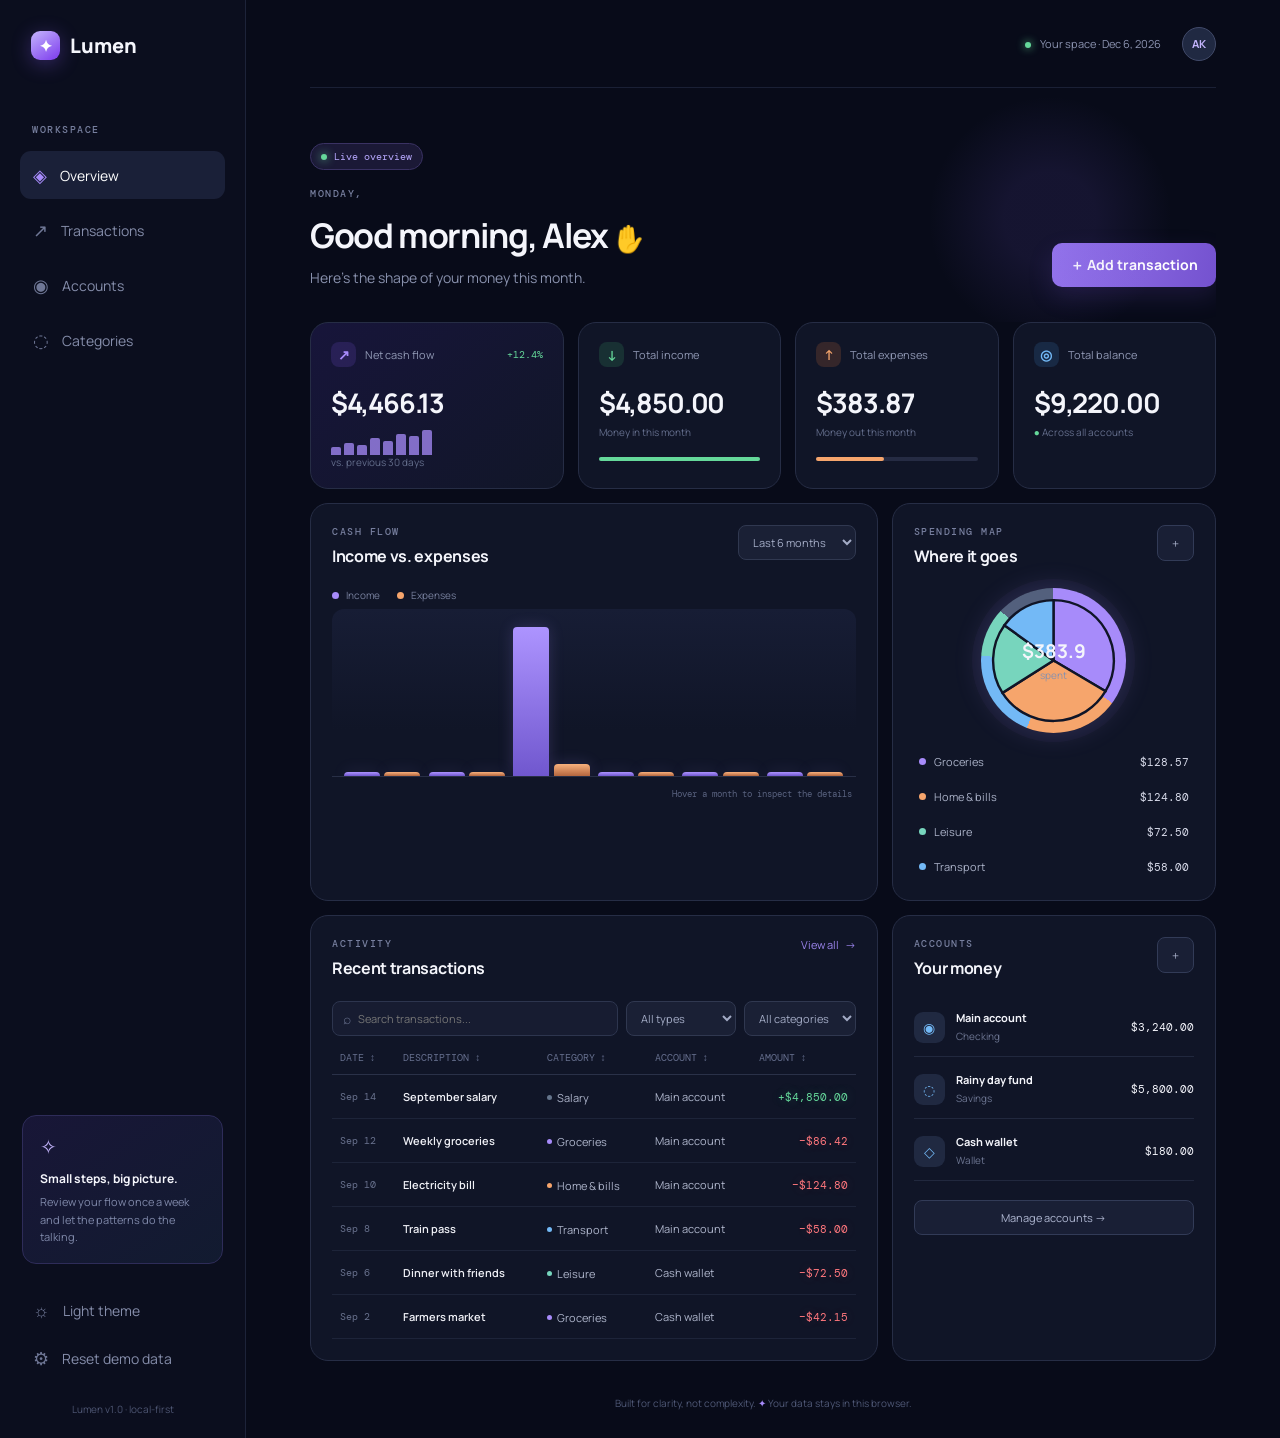
==== public/index.html @ 51de82f1 "From Copiolot" ====
<!doctype html>
<html lang="en">
  <head>
    <meta charset="UTF-8" />
    <meta name="viewport" content="width=device-width, initial-scale=1.0" />
    <meta name="theme-color" content="#080b19" />
    <meta
      name="description"
      content="Lumen is a calm, local-first dashboard for understanding your spending and cash flow."
    />
    <title>Lumen — Personal finance, made clear</title>
    <link rel="preconnect" href="https://fonts.googleapis.com" />
    <link rel="preconnect" href="https://fonts.gstatic.com" crossorigin />
    <link
      href="https://fonts.googleapis.com/css2?family=DM+Mono:wght@400;500&family=Manrope:wght@400;500;600;700;800&display=swap"
      rel="stylesheet"
    />
    <link rel="stylesheet" href="../src/styles.css" />
  </head>
  <body>
    <div class="app-shell">
      <aside class="sidebar">
        <a class="brand" href="#" aria-label="Lumen home">
          <span class="brand-mark">✦</span>
          <span>Lumen</span>
        </a>
        <p class="eyebrow sidebar-label">Workspace</p>
        <nav class="main-nav" aria-label="Main navigation">
          <a class="nav-item active" href="#overview"><span>◈</span> Overview</a>
          <a class="nav-item" href="transactions.html"><span>↗</span> Transactions</a>
          <a class="nav-item" href="#accounts"><span>◉</span> Accounts</a>
          <a class="nav-item" href="#categories" id="categories-nav"><span>◌</span> Categories</a>
        </nav>
        <div class="sidebar-bottom">
          <div class="tip-card">
            <span class="tip-icon">✧</span>
            <strong>Small steps, big picture.</strong>
            <p>Review your flow once a week and let the patterns do the talking.</p>
          </div>
          <button class="nav-item settings-button" type="button" id="theme-toggle"><span>☼</span> Light theme</button>
          <button class="nav-item settings-button" type="button" id="clear-data"><span>⚙</span> Reset demo data</button>
          <p class="sidebar-footnote">Lumen v1.0 · local-first</p>
        </div>
      </aside>

      <main class="main-content">
        <header class="topbar">
          <div class="mobile-brand"><span class="brand-mark">✦</span> Lumen</div>
          <div class="date-stamp"><span class="status-dot"></span> Your space · <span id="today-label"></span></div>
          <button class="avatar" aria-label="User profile">AK</button>
        </header>

        <section class="hero dashboard-hero" id="overview">
          <div>
            <span class="hero-badge"><i></i> Live overview</span>
            <p class="eyebrow">Monday, <span id="hero-date"></span></p>
            <h1>Good morning, Alex <span class="wave">✋</span></h1>
            <p class="hero-copy">Here’s the shape of your money this month.</p>
          </div>
          <button class="primary-button" id="open-transaction"><span>＋</span> Add transaction</button>
        </section>

        <section class="stats-grid" aria-label="Financial summary">
          <article class="stat-card feature-card">
            <div class="stat-heading"><span class="stat-icon violet">↗</span><span>Net cash flow</span><span class="trend positive" id="flow-trend">+12.4%</span></div>
            <div class="stat-value" id="net-flow">$0.00</div>
            <div class="sparkline" aria-hidden="true"><span style="height: 30%"></span><span style="height: 46%"></span><span style="height: 38%"></span><span style="height: 62%"></span><span style="height: 51%"></span><span style="height: 76%"></span><span style="height: 69%"></span><span style="height: 92%"></span></div>
            <p class="stat-caption">vs. previous 30 days</p>
          </article>
          <article class="stat-card">
            <div class="stat-heading"><span class="stat-icon green">↓</span><span>Total income</span></div>
            <div class="stat-value" id="total-income">$0.00</div>
            <p class="stat-caption">Money in this month</p>
            <div class="progress-line"><span id="income-progress" class="income-progress"></span></div>
          </article>
          <article class="stat-card">
            <div class="stat-heading"><span class="stat-icon orange">↑</span><span>Total expenses</span></div>
            <div class="stat-value" id="total-expenses">$0.00</div>
            <p class="stat-caption">Money out this month</p>
            <div class="progress-line"><span class="expense-progress"></span></div>
          </article>
          <article class="stat-card">
            <div class="stat-heading"><span class="stat-icon blue">◎</span><span>Total balance</span></div>
            <div class="stat-value" id="total-balance">$0.00</div>
            <p class="stat-caption"><span class="green-text">●</span> Across all accounts</p>
          </article>
        </section>

        <section class="dashboard-grid">
          <article class="panel cashflow-panel">
            <div class="panel-header">
              <div><p class="eyebrow">Cash flow</p><h2>Income vs. expenses</h2></div>
              <select class="period-select" id="period-select" aria-label="Cash flow period"><option value="6">Last 6 months</option><option value="12">Last 12 months</option></select>
            </div>
            <div class="chart-legend"><span><i class="legend-dot income-dot"></i> Income</span><span><i class="legend-dot expense-dot"></i> Expenses</span></div>
            <div class="bar-chart" id="bar-chart" aria-label="Income versus expenses chart"></div>
            <div class="chart-hint">Hover a month to inspect the details</div>
          </article>
          <article class="panel breakdown-panel" id="categories">
            <div class="panel-header"><div><p class="eyebrow">Spending map</p><h2>Where it goes</h2></div><button class="icon-button" id="manage-categories" aria-label="Manage categories">＋</button></div>
            <div class="donut-wrap"><div class="donut" id="donut-chart" aria-label="Spending breakdown"><div class="donut-center"><strong id="donut-total">$0</strong><span>spent</span></div></div></div>
            <div class="category-list" id="category-list"></div>
          </article>
        </section>

        <section class="bottom-grid" id="transactions">
          <article class="panel transactions-panel">
            <div class="panel-header"><div><p class="eyebrow">Activity</p><h2>Recent transactions</h2></div><a class="text-button" href="transactions.html">View all <span>→</span></a></div>
            <div class="filters"><label class="search-field"><span>⌕</span><input id="search-input" type="search" placeholder="Search transactions..." /></label><select id="type-filter" aria-label="Filter by transaction type"><option value="all">All types</option><option value="income">Income</option><option value="expense">Expense</option></select><select id="category-filter" aria-label="Filter by category"><option value="all">All categories</option></select></div>
            <div class="table-wrap"><table><thead><tr><th><button data-sort="date">Date ↕</button></th><th><button data-sort="description">Description ↕</button></th><th><button data-sort="category">Category ↕</button></th><th><button data-sort="account">Account ↕</button></th><th><button data-sort="amount">Amount ↕</button></th></tr></thead><tbody id="transaction-list"></tbody></table><div class="empty-state hidden" id="empty-state">No transactions match these filters.</div></div>
          </article>
          <article class="panel accounts-panel" id="accounts">
            <div class="panel-header"><div><p class="eyebrow">Accounts</p><h2>Your money</h2></div><button class="icon-button" id="open-account" aria-label="Add account">＋</button></div>
            <div class="account-list" id="account-list"></div>
            <button class="secondary-button full-width" id="open-account-bottom">Manage accounts <span>→</span></button>
          </article>
        </section>

        <footer class="footer">Built for clarity, not complexity. <span>✦</span> Your data stays in this browser.</footer>
      </main>
    </div>

    <div class="modal-backdrop hidden" id="transaction-modal" role="dialog" aria-modal="true" aria-labelledby="transaction-title">
      <form class="modal" id="transaction-form">
        <button class="modal-close" type="button" data-close="transaction-modal" aria-label="Close">×</button>
        <p class="eyebrow">New activity</p><h2 id="transaction-title">Add transaction</h2><p class="modal-subtitle">Keep your money story up to date.</p>
        <div class="flow-toggle"><button type="button" class="flow-option active" data-type="expense">Expense</button><button type="button" class="flow-option" data-type="income">Income</button></div>
        <input type="hidden" id="transaction-type" value="expense" /><input type="hidden" id="editing-id" />
        <div class="form-grid"><label>Description<input required id="description" placeholder="e.g. Weekly groceries" /></label><label>Amount<input required id="amount" type="number" min="0.01" step="0.01" placeholder="0.00" /></label><label>Date<input required id="date" type="date" /></label><label>Account<select required id="account-select"></select></label><label>Category<select required id="category-select"></select></label></div>
        <button class="primary-button full-width" type="submit">Save transaction</button>
      </form>
    </div>

    <div class="modal-backdrop hidden" id="account-modal" role="dialog" aria-modal="true">
      <form class="modal" id="account-form"><button class="modal-close" type="button" data-close="account-modal" aria-label="Close">×</button><p class="eyebrow">New account</p><h2>Add an account</h2><p class="modal-subtitle">See everything in one calm view.</p><div class="form-grid"><label>Account name<input required id="account-name" placeholder="e.g. Travel fund" /></label><label>Account type<select id="account-type"><option>Checking</option><option>Savings</option><option>Credit card</option><option>Cash</option><option>Investment</option><option>Wallet</option></select></label><label>Starting balance<input required id="starting-balance" type="number" step="0.01" placeholder="0.00" /></label></div><button class="primary-button full-width" type="submit">Add account</button></form>
    </div>
    <div class="modal-backdrop hidden" id="category-modal" role="dialog" aria-modal="true">
      <form class="modal category-modal" id="category-form"><button class="modal-close" type="button" data-close="category-modal" aria-label="Close">×</button><p class="eyebrow">Category library</p><h2 id="category-title">Add a category</h2><p class="modal-subtitle">Create and maintain labels that fit your life.</p><div class="category-manager-list" id="category-manager-list"></div><input type="hidden" id="category-editing-id" /><div class="form-grid"><label>Category name<input required id="category-name" placeholder="e.g. Health" /></label><label>Category type<select id="category-type"><option value="expense">Expense</option><option value="income">Income</option></select></label></div><div class="category-form-actions"><button class="secondary-button hidden" id="cancel-category-edit" type="button">Cancel edit</button><button class="primary-button" type="submit" id="category-submit">Add category</button></div></form>
    </div>
    <script src="../src/app.js"></script>
  </body>
</html>
---- src/styles.css ----
:root{--bg:#080b19;--panel:#101527;--panel-2:#151b31;--line:#262d45;--text:#f4f5fb;--muted:#8991ad;--violet:#a78bfa;--green:#65d89a;--orange:#f6a56c;--blue:#73b9f6;--radius:18px}*{box-sizing:border-box}html{scroll-behavior:smooth}body{margin:0;background:var(--bg);color:var(--text);font:14px Manrope, sans-serif}button,input,select{font:inherit}button,a{transition:.2s ease}button{cursor:pointer}.app-shell{display:flex;min-height:100vh}.sidebar{width:246px;min-height:100vh;padding:31px 20px 22px;background:#0b0e1e;border-right:1px solid #1d2339;display:flex;flex-direction:column}.brand{color:var(--text);font-size:20px;font-weight:800;text-decoration:none;display:flex;align-items:center;gap:10px;margin:0 11px 63px}.brand-mark{display:grid;place-items:center;width:29px;height:29px;background:linear-gradient(145deg,#c4b5fd,#7c3aed);border-radius:9px;color:#fff;font-size:16px;box-shadow:0 4px 20px #8b5cf655}.eyebrow{margin:0;color:#777f9e;text-transform:uppercase;letter-spacing:.15em;font:500 10px "DM Mono",monospace}.sidebar-label{margin:0 12px 15px}.main-nav{display:grid;gap:7px}.nav-item{border:0;background:none;color:#858daa;text-decoration:none;text-align:left;padding:12px 13px;border-radius:11px;display:flex;align-items:center;gap:13px}.nav-item span{font-size:18px;color:#6f7796}.nav-item.active,.nav-item:hover{color:#fff;background:#1a2038}.nav-item.active span{color:var(--violet)}.sidebar-bottom{margin-top:auto}.tip-card{background:linear-gradient(145deg,#181637,#121b30);padding:17px;border:1px solid #2e2c59;border-radius:14px;margin:0 2px 22px}.tip-icon{font-size:20px;color:#c4b5fd}.tip-card strong{display:block;margin:10px 0 6px;font-size:12px}.tip-card p{margin:0;color:#7f88a9;line-height:1.6;font-size:11px}.settings-button{width:100%}.sidebar-footnote{color:#4e5673;font-size:10px;text-align:center;margin:20px 0 0}.main-content{width:calc(100% - 246px);max-width:1450px;padding:0 5%;}.topbar{height:88px;display:flex;align-items:center;justify-content:flex-end;gap:21px;border-bottom:1px solid #1a2035}.mobile-brand{display:none}.date-stamp{font-size:11px;color:#8b93b0}.status-dot{display:inline-block;width:6px;height:6px;background:var(--green);border-radius:50%;margin-right:7px;box-shadow:0 0 8px var(--green)}.avatar{border:1px solid #414a69;background:#202942;color:#c4b5fd;border-radius:50%;height:34px;width:34px;font-size:11px;font-weight:700}.hero{display:flex;align-items:end;justify-content:space-between;padding:55px 0 35px}.hero h1{font-size:34px;letter-spacing:-.04em;margin:12px 0 10px}.hero-copy{color:var(--muted);margin:0}.wave{font-size:26px}.primary-button{border:0;border-radius:10px;color:white;background:linear-gradient(100deg,#9676ed,#7452cf);padding:12px 18px;font-weight:700;box-shadow:0 10px 25px #7452cf2c}.primary-button:hover{transform:translateY(-2px);box-shadow:0 14px 30px #7452cf55}.stats-grid{display:grid;grid-template-columns:1.25fr 1fr 1fr 1fr;gap:14px}.stat-card,.panel{background:var(--panel);border:1px solid var(--line);border-radius:var(--radius)}.stat-card{padding:19px 20px;min-height:148px;overflow:hidden}.feature-card{background:linear-gradient(140deg,#17153a,#111628)}.stat-heading{display:flex;align-items:center;gap:9px;color:#9098b4;font-size:11px}.stat-icon{display:grid;place-items:center;width:25px;height:25px;border-radius:8px;font-weight:bold;font-size:14px}.violet{background:#6d4dcc33;color:var(--violet)}.green{background:#379a6333;color:var(--green)}.orange{background:#c86b3833;color:var(--orange)}.blue{background:#387ab733;color:var(--blue)}.trend{margin-left:auto;color:var(--green);font:10px "DM Mono"}.stat-value{font-size:27px;font-weight:700;letter-spacing:-.04em;margin:17px 0 4px}.stat-caption{color:#646e8c;font-size:10px;margin:0}.green-text{color:var(--green)}.progress-line{height:4px;background:#252b43;border-radius:10px;margin-top:18px}.progress-line span{display:block;width:66%;height:100%;border-radius:inherit;background:var(--green)}.progress-line .expense-progress{width:42%;background:var(--orange)}.sparkline{height:27px;display:flex;align-items:end;gap:3px;margin-top:7px}.sparkline span{width:10px;background:var(--violet);opacity:.75;border-radius:2px 2px 0 0}.dashboard-grid,.bottom-grid{display:grid;grid-template-columns:1.75fr 1fr;gap:14px;margin-top:14px}.bottom-grid{grid-template-columns:1.75fr 1fr;margin-bottom:35px}.panel{padding:21px}.panel-header{display:flex;justify-content:space-between;align-items:start}.panel h2{margin:7px 0 0;font-size:16px;letter-spacing:-.02em}.period-select,select{color:#a3abc5;background:#1a2035;border:1px solid #303850;border-radius:8px;padding:8px 10px;font-size:11px;outline:none}.chart-legend{display:flex;gap:17px;color:#78819e;font-size:10px;margin-top:21px}.legend-dot{display:inline-block;width:7px;height:7px;border-radius:50%;margin-right:5px}.income-dot{background:var(--violet)}.expense-dot{background:var(--orange)}.bar-chart{height:168px;display:flex;align-items:end;justify-content:space-around;gap:12px;padding:18px 8px 0;border-bottom:1px solid #282f46;margin-top:7px}.month-bars{height:100%;display:flex;align-items:end;gap:4px;position:relative;width:50px}.bar{width:50%;border-radius:4px 4px 0 0;animation:rise .8s both;transform-origin:bottom}.bar.income{background:linear-gradient(#ad94ff,#7057ce)}.bar.expense{background:linear-gradient(#f8b17d,#b4663e)}.month-label{position:absolute;top:calc(100% + 10px);font:10px "DM Mono";color:#68718e;left:50%;transform:translateX(-50%)}.donut-wrap{display:grid;place-items:center;padding:21px 0 16px}.donut{width:145px;height:145px;border-radius:50%;background:conic-gradient(var(--violet) 0 35%,var(--orange) 35% 56%,var(--blue) 56% 76%,#77d5bd 76% 87%,#53607d 87% 100%);display:grid;place-items:center;animation:spin-in 1s ease-out}.donut:before{content:"";width:103px;height:103px;background:var(--panel);border-radius:50%}.donut-center{position:absolute;text-align:center}.donut-center strong{display:block;font-size:19px}.donut-center span{font-size:10px;color:var(--muted)}.category-list{display:grid;gap:10px}.category-row{display:flex;align-items:center;gap:8px;font-size:11px;color:#aab1c7}.category-row .category-amount{margin-left:auto;color:#d8dbea;font-family:"DM Mono"}.category-color{width:7px;height:7px;border-radius:50%}.filters{display:flex;gap:8px;margin:22px 0 15px}.search-field{display:flex;align-items:center;gap:7px;flex:1;border:1px solid #2d354e;background:#171c31;border-radius:8px;padding:0 10px;color:#69728f}.search-field input{width:100%;background:none;border:0;outline:0;color:#fff;padding:9px 0;font-size:11px}.filters select{min-width:110px}.table-wrap{overflow-x:auto}table{width:100%;border-collapse:collapse;min-width:520px}th{text-align:left;border-bottom:1px solid #2a3148;padding:0 8px 10px;color:#656e8d;font:10px "DM Mono";text-transform:uppercase}th button{background:none;color:inherit;border:0;padding:0;text-transform:inherit;font:inherit}th button:hover{color:#fff}td{padding:13px 8px;border-bottom:1px solid #1d2439;color:#aeb5cb;font-size:11px}td:first-child{color:#69728e;font-family:"DM Mono";font-size:10px}.description-cell{color:#f0f1f7;font-weight:600}.category-pill{display:inline-flex;align-items:center;gap:5px}.category-pill i{width:5px;height:5px;border-radius:50%;background:var(--violet)}.amount-cell{text-align:right;font-family:"DM Mono";color:#f4f5fb}.income-amount{color:var(--green)!important;text-shadow:0 0 12px #65d89a44}.expense-amount{color:#ff777d!important;text-shadow:0 0 12px #ff777d33}.empty-state{text-align:center;color:var(--muted);padding:30px}.hidden{display:none!important}.account-list{display:grid;gap:3px;margin:19px 0}.account-row{display:flex;align-items:center;gap:11px;padding:12px 0;border-bottom:1px solid #21283e}.account-icon{display:grid;place-items:center;width:31px;height:31px;border-radius:9px;background:#202941;color:var(--blue)}.account-meta{min-width:0}.account-meta strong{display:block;font-size:11px}.account-meta span{color:#6d7692;font-size:10px}.account-balance{margin-left:auto;font:11px "DM Mono"}.secondary-button,.icon-button{border:1px solid #323b57;border-radius:8px;background:#191f35;color:#aeb6d0;padding:9px 12px;font-size:11px}.secondary-button:hover,.icon-button:hover{background:#252d47;color:#fff}.full-width{width:100%}.text-button{color:#9b84ec;text-decoration:none;font-size:11px}.text-button span{margin-left:4px}.footer{color:#4f5876;font-size:10px;padding:0 0 28px;text-align:center}.footer span{color:var(--violet)}.modal-backdrop{position:fixed;inset:0;background:#030510bb;backdrop-filter:blur(8px);display:grid;place-items:center;padding:20px;z-index:10}.modal{position:relative;background:#141a2d;border:1px solid #333d5b;border-radius:20px;width:min(100%,480px);padding:29px;box-shadow:0 25px 80px #0008;animation:modal-in .25s ease-out}.modal h2{font-size:25px;margin:10px 0 6px}.modal-subtitle{color:var(--muted);font-size:12px;margin:0 0 23px}.modal-close{position:absolute;right:17px;top:15px;background:none;border:0;color:#78819e;font-size:24px}.flow-toggle{display:flex;gap:5px;background:#0f1425;border-radius:9px;padding:4px;margin-bottom:18px}.flow-option{flex:1;border:0;background:none;border-radius:6px;padding:9px;color:#7d86a3;font-size:12px}.flow-option.active{background:#272041;color:#c7b8ff}.form-grid{display:grid;grid-template-columns:1fr 1fr;gap:15px;margin-bottom:22px}.form-grid label{display:grid;gap:7px;color:#8b94b2;font-size:11px}.form-grid input,.form-grid select{width:100%;background:#0f1425;border:1px solid #2b3551;color:#f4f5fb;border-radius:8px;padding:11px;outline:0;font-size:12px}.form-grid input:focus,.form-grid select:focus{border-color:var(--violet)}@keyframes rise{from{transform:scaleY(0)}to{transform:scaleY(1)}}@keyframes spin-in{from{transform:rotate(-50deg) scale(.7);opacity:0}to{transform:none;opacity:1}}@keyframes modal-in{from{transform:translateY(12px);opacity:0}to{transform:none;opacity:1}}@media(max-width:1000px){.sidebar{width:205px}.main-content{width:calc(100% - 205px);padding:0 24px}.stats-grid{grid-template-columns:1fr 1fr}.dashboard-grid,.bottom-grid{grid-template-columns:1fr}}@media(max-width:700px){.sidebar{display:none}.main-content{width:100%;padding:0 16px}.topbar{height:65px;justify-content:space-between}.mobile-brand{display:flex;align-items:center;gap:8px;font-weight:800}.hero{padding:35px 0 26px;display:block}.hero h1{font-size:28px}.hero .primary-button{margin-top:23px;width:100%}.stats-grid{grid-template-columns:1fr 1fr;gap:9px}.stat-card{padding:15px 13px;min-height:132px}.stat-value{font-size:21px}.stat-heading{font-size:10px}.stat-heading .stat-icon{width:22px;height:22px}.stat-card:nth-child(4){grid-column:span 2}.panel{padding:17px 13px}.filters{flex-wrap:wrap}.search-field{flex-basis:100%}.filters select{flex:1}.form-grid{grid-template-columns:1fr}.modal{padding:24px 19px}.date-stamp{display:none}}
.page-heading{padding:46px 0 28px}.page-heading h1{font-size:34px;letter-spacing:-.04em;margin:12px 0 9px}.back-link{display:inline-block;color:var(--violet);font-size:12px;text-decoration:none;margin-bottom:30px}.back-link:hover{color:var(--text)}.transactions-page-panel{padding:25px}.compact-button{white-space:nowrap;padding:10px 14px}.table-action{background:none;border:0;color:var(--violet);font-size:10px;margin-right:10px;padding:0}.table-action:hover{text-decoration:underline}.delete-action{color:#f28d83}.back-avatar{text-decoration:none;display:grid;place-items:center}.transactions-page-panel table{min-width:700px}[data-theme="light"]{--bg:#f3f5fb;--panel:#fff;--panel-2:#f8f9fd;--line:#e1e5f0;--text:#17203a;--muted:#68718a}[data-theme="light"] body{background:var(--bg)}[data-theme="light"] .sidebar{background:#fff;border-right-color:#e1e5f0}[data-theme="light"] .topbar{border-bottom-color:#e1e5f0}[data-theme="light"] .nav-item{color:#68718a}[data-theme="light"] .nav-item.active,[data-theme="light"] .nav-item:hover{background:#eef0fa;color:#17203a}[data-theme="light"] .tip-card{background:linear-gradient(145deg,#f1efff,#f1f7ff);border-color:#e1ddfa}[data-theme="light"] .feature-card{background:linear-gradient(140deg,#f0edff,#f7f8ff)}[data-theme="light"] .period-select,[data-theme="light"] select,[data-theme="light"] .secondary-button,[data-theme="light"] .icon-button,[data-theme="light"] .search-field{background:#f7f8fc;border-color:#dce1ee;color:#5d6782}[data-theme="light"] .search-field input{color:#17203a}[data-theme="light"] td{border-bottom-color:#edf0f6;color:#5d6782}[data-theme="light"] th{border-bottom-color:#e4e8f1}[data-theme="light"] .account-row{border-bottom-color:#edf0f6}[data-theme="light"] .modal{background:#fff;border-color:#dce1ee}[data-theme="light"] .form-grid input,[data-theme="light"] .form-grid select{background:#f7f8fc;color:#17203a;border-color:#dce1ee}[data-theme="light"] .flow-toggle{background:#f0f2f8}
.transactions-page-panel tbody tr{transition:background .2s ease,transform .2s ease,box-shadow .2s ease}
.transactions-page-panel tbody tr:hover{background:linear-gradient(90deg,#211d48,#172039);transform:translateX(4px);box-shadow:inset 3px 0 0 var(--violet)}
.transactions-page-panel tbody tr:hover td{color:#f7f7ff}
.transactions-page-panel tbody tr:hover .description-cell{color:#fff}
.table-action{display:inline-flex;align-items:center;justify-content:center;border:1px solid transparent;border-radius:7px;padding:6px 9px;margin:0 5px 0 0;font-size:10px;font-weight:700;line-height:1;transition:transform .2s ease,background .2s ease,border-color .2s ease,color .2s ease}
.edit-action{color:#c7b8ff;background:#2b2452;border-color:#4a3d7d}.edit-action:hover{color:#fff;background:#7658d9;border-color:#9b83ef;transform:translateY(-2px)}
.delete-action{color:#ffaaa0;background:#452936;border-color:#713d4b}.delete-action:hover{color:#fff;background:#c45d68;border-color:#ec8490;transform:translateY(-2px)}
.category-manager-list{display:grid;gap:7px;max-height:210px;overflow-y:auto;margin:0 0 20px;padding-right:3px}.managed-category{display:flex;align-items:center;justify-content:space-between;gap:10px;background:#0f1425;border:1px solid #29324d;border-radius:9px;padding:9px 10px}.managed-category .category-pill{font-size:11px}.managed-category small{color:#737d9b;font-size:9px;text-transform:capitalize;margin-left:4px}.managed-category-actions{display:flex;gap:5px}.managed-category-actions button{border:0;border-radius:6px;padding:5px 7px;font-size:10px;font-weight:700}.category-edit{background:#272044;color:#c9bbff}.category-delete{background:#3b2634;color:#ffaaa0}.category-edit:hover,.category-delete:hover{transform:translateY(-1px);filter:brightness(1.2)}.category-form-actions{display:flex;gap:8px}.category-form-actions .primary-button{flex:1}
[data-theme="light"] .transactions-page-panel tbody tr:hover{background:#f1efff;box-shadow:inset 3px 0 0 #7658d9}[data-theme="light"] .transactions-page-panel tbody tr:hover td{color:#17203a}[data-theme="light"] .managed-category{background:#f7f8fc;border-color:#dce1ee}
.dashboard-hero{position:relative;overflow:hidden}.dashboard-hero:after{content:"";position:absolute;width:260px;height:260px;right:4%;top:0;background:radial-gradient(circle,#7658d91f 0 25%,transparent 66%);pointer-events:none}.hero-badge{display:inline-flex;align-items:center;gap:7px;border:1px solid #3a3263;background:#1b1936;color:#b8a9ff;border-radius:999px;padding:6px 10px;font:10px "DM Mono";margin-bottom:17px}.hero-badge i{width:6px;height:6px;background:var(--green);border-radius:50%;box-shadow:0 0 10px var(--green);animation:pulse 1.8s infinite}.stat-card,.panel{transition:transform .25s ease,box-shadow .25s ease,border-color .25s ease}.stat-card:hover,.panel:hover{transform:translateY(-3px);border-color:#463b78;box-shadow:0 14px 35px #0000002b,0 0 26px #7658d914}.cashflow-panel{position:relative}.bar-chart{position:relative;background:linear-gradient(180deg,#171d35 0%,transparent 72%);border-radius:12px 12px 0 0}.month-bars{cursor:crosshair;transition:transform .2s ease;z-index:1}.month-bars:hover{transform:scale(1.08);z-index:3}.bar{position:relative;box-shadow:0 0 15px #a78bfa33}.month-bars:hover .bar.income{background:linear-gradient(#d1c4ff,#8265e4);box-shadow:0 0 18px #a78bfa99}.month-bars:hover .bar.expense{background:linear-gradient(#ffd0a5,#db7746);box-shadow:0 0 18px #f6a56c99}.month-bars:after,.category-row:after{content:attr(data-tooltip);position:absolute;left:50%;bottom:calc(100% + 12px);transform:translate(-50%,6px);white-space:nowrap;background:#24203e;border:1px solid #574a91;color:#f8f7ff;border-radius:8px;padding:8px 10px;font:10px "DM Mono";opacity:0;pointer-events:none;transition:opacity .2s ease,transform .2s ease;box-shadow:0 8px 20px #0005}.month-bars:hover:after,.category-row:hover:after{opacity:1;transform:translate(-50%,0)}.chart-hint{color:#59627f;text-align:right;font:9px "DM Mono";margin-top:11px}.donut{position:relative;box-shadow:0 0 28px #a78bfa30,0 0 0 9px #a78bfa09}.donut:hover{animation:donut-pulse 1.2s infinite}.category-row{position:relative;border-radius:8px;padding:5px;transition:background .2s ease,transform .2s ease}.category-row:hover{background:#1c2140;transform:translateX(4px)}@keyframes pulse{50%{opacity:.4;transform:scale(.75)}}@keyframes donut-pulse{50%{box-shadow:0 0 40px #a78bfa66,0 0 0 12px #a78bfa12}}[data-theme="light"] .hero-badge{background:#f0edff;border-color:#dcd4ff}[data-theme="light"] .bar-chart{background:linear-gradient(180deg,#f1efff 0%,transparent 72%)}[data-theme="light"] .month-bars:after,[data-theme="light"] .category-row:after{background:#fff;color:#17203a;border-color:#c7b9f4;box-shadow:0 8px 20px #5d678222}[data-theme="light"] .category-row:hover{background:#f1efff}
.donut:before,.donut-center,.donut-hover-label{pointer-events:none}.donut-svg{position:absolute;inset:0;width:100%;height:100%;transform:rotate(0deg);overflow:visible}.donut-svg:after{content:""}.donut-segment{cursor:pointer;stroke:var(--panel);stroke-width:2;transition:filter .2s ease,opacity .2s ease,transform .2s ease;transform-origin:60px 60px}.donut-segment:hover{filter:brightness(1.3) drop-shadow(0 0 7px currentColor);transform:scale(1.06);opacity:1}.donut:has(.donut-segment:hover) .donut-segment:not(:hover){opacity:.38}.donut-hover-label{position:absolute;left:50%;top:-3px;transform:translate(-50%,-100%);white-space:nowrap;background:#24203e;border:1px solid #574a91;color:#f8f7ff;border-radius:8px;padding:8px 10px;font:10px "DM Mono";opacity:0;pointer-events:none;transition:opacity .2s ease,transform .2s ease;z-index:3}.donut-hover-label.visible{opacity:1;transform:translate(-50%,-115%)}[data-theme="light"] .donut-hover-label{background:#fff;color:#17203a;border-color:#c7b9f4}
.bar-chart{justify-content:flex-start;gap:8px;overflow-x:auto;overflow-y:visible;padding-left:12px;padding-right:12px;scrollbar-width:thin;scrollbar-color:#4b407b transparent}.month-bars{flex:1 0 50px;min-width:50px;max-width:88px}.month-label{font-size:9px;white-space:nowrap}.chart-hint{padding-right:4px}
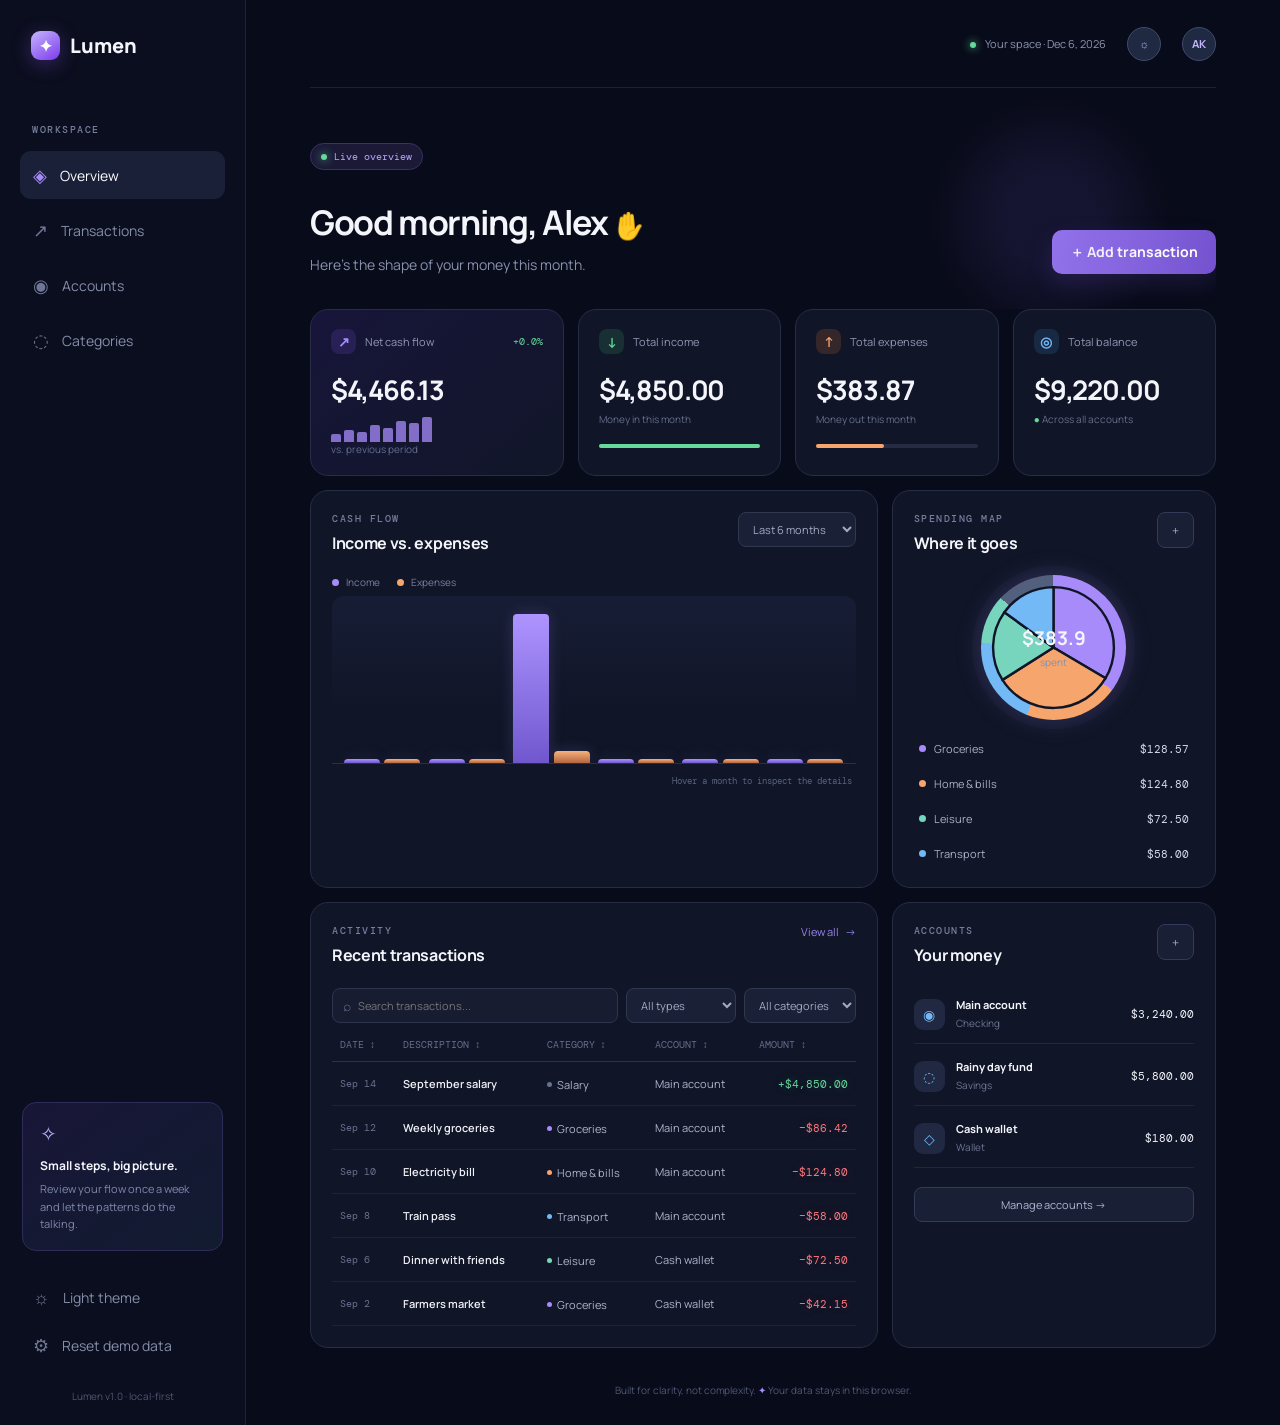
==== commit fd519ef1: "Git Copilot" ====
--- a/public/index.html
+++ b/public/index.html
@@ -20,7 +20,7 @@
   <body>
     <div class="app-shell">
       <aside class="sidebar">
-        <a class="brand" href="#" aria-label="Lumen home">
+        <a class="brand" href="index.html" aria-label="Lumen home">
           <span class="brand-mark">✦</span>
           <span>Lumen</span>
         </a>
@@ -47,13 +47,14 @@
         <header class="topbar">
           <div class="mobile-brand"><span class="brand-mark">✦</span> Lumen</div>
           <div class="date-stamp"><span class="status-dot"></span> Your space · <span id="today-label"></span></div>
+          <button class="avatar theme-avatar" type="button" id="theme-toggle-topbar" aria-label="Toggle theme">☼</button>
           <button class="avatar" aria-label="User profile">AK</button>
         </header>
 
         <section class="hero dashboard-hero" id="overview">
           <div>
             <span class="hero-badge"><i></i> Live overview</span>
-            <p class="eyebrow">Monday, <span id="hero-date"></span></p>
+            <p class="eyebrow" id="hero-date"></p>
             <h1>Good morning, Alex <span class="wave">✋</span></h1>
             <p class="hero-copy">Here’s the shape of your money this month.</p>
           </div>
@@ -62,10 +63,10 @@
 
         <section class="stats-grid" aria-label="Financial summary">
           <article class="stat-card feature-card">
-            <div class="stat-heading"><span class="stat-icon violet">↗</span><span>Net cash flow</span><span class="trend positive" id="flow-trend">+12.4%</span></div>
+            <div class="stat-heading"><span class="stat-icon violet">↗</span><span>Net cash flow</span><span class="trend positive" id="flow-trend">+0.0%</span></div>
             <div class="stat-value" id="net-flow">$0.00</div>
-            <div class="sparkline" aria-hidden="true"><span style="height: 30%"></span><span style="height: 46%"></span><span style="height: 38%"></span><span style="height: 62%"></span><span style="height: 51%"></span><span style="height: 76%"></span><span style="height: 69%"></span><span style="height: 92%"></span></div>
-            <p class="stat-caption">vs. previous 30 days</p>
+            <div class="sparkline" id="sparkline" aria-hidden="true"><span style="height: 30%"></span><span style="height: 46%"></span><span style="height: 38%"></span><span style="height: 62%"></span><span style="height: 51%"></span><span style="height: 76%"></span><span style="height: 69%"></span><span style="height: 92%"></span></div>
+            <p class="stat-caption">vs. previous period</p>
           </article>
           <article class="stat-card">
             <div class="stat-heading"><span class="stat-icon green">↓</span><span>Total income</span></div>
@@ -77,7 +78,7 @@
             <div class="stat-heading"><span class="stat-icon orange">↑</span><span>Total expenses</span></div>
             <div class="stat-value" id="total-expenses">$0.00</div>
             <p class="stat-caption">Money out this month</p>
-            <div class="progress-line"><span class="expense-progress"></span></div>
+            <div class="progress-line"><span id="expense-progress" class="expense-progress"></span></div>
           </article>
           <article class="stat-card">
             <div class="stat-heading"><span class="stat-icon blue">◎</span><span>Total balance</span></div>
@@ -131,10 +132,10 @@
       </form>
     </div>
 
-    <div class="modal-backdrop hidden" id="account-modal" role="dialog" aria-modal="true">
-      <form class="modal" id="account-form"><button class="modal-close" type="button" data-close="account-modal" aria-label="Close">×</button><p class="eyebrow">New account</p><h2>Add an account</h2><p class="modal-subtitle">See everything in one calm view.</p><div class="form-grid"><label>Account name<input required id="account-name" placeholder="e.g. Travel fund" /></label><label>Account type<select id="account-type"><option>Checking</option><option>Savings</option><option>Credit card</option><option>Cash</option><option>Investment</option><option>Wallet</option></select></label><label>Starting balance<input required id="starting-balance" type="number" step="0.01" placeholder="0.00" /></label></div><button class="primary-button full-width" type="submit">Add account</button></form>
+    <div class="modal-backdrop hidden" id="account-modal" role="dialog" aria-modal="true" aria-labelledby="account-title">
+      <form class="modal" id="account-form"><button class="modal-close" type="button" data-close="account-modal" aria-label="Close">×</button><p class="eyebrow">New account</p><h2 id="account-title">Add an account</h2><p class="modal-subtitle">See everything in one calm view.</p><div class="form-grid"><label>Account name<input required id="account-name" placeholder="e.g. Travel fund" /></label><label>Account type<select id="account-type"><option>Checking</option><option>Savings</option><option>Credit card</option><option>Cash</option><option>Investment</option><option>Wallet</option></select></label><label>Starting balance<input required id="starting-balance" type="number" step="0.01" placeholder="0.00" /></label></div><button class="primary-button full-width" type="submit">Add account</button></form>
     </div>
-    <div class="modal-backdrop hidden" id="category-modal" role="dialog" aria-modal="true">
+    <div class="modal-backdrop hidden" id="category-modal" role="dialog" aria-modal="true" aria-labelledby="category-title">
       <form class="modal category-modal" id="category-form"><button class="modal-close" type="button" data-close="category-modal" aria-label="Close">×</button><p class="eyebrow">Category library</p><h2 id="category-title">Add a category</h2><p class="modal-subtitle">Create and maintain labels that fit your life.</p><div class="category-manager-list" id="category-manager-list"></div><input type="hidden" id="category-editing-id" /><div class="form-grid"><label>Category name<input required id="category-name" placeholder="e.g. Health" /></label><label>Category type<select id="category-type"><option value="expense">Expense</option><option value="income">Income</option></select></label></div><div class="category-form-actions"><button class="secondary-button hidden" id="cancel-category-edit" type="button">Cancel edit</button><button class="primary-button" type="submit" id="category-submit">Add category</button></div></form>
     </div>
     <script src="../src/app.js"></script>
